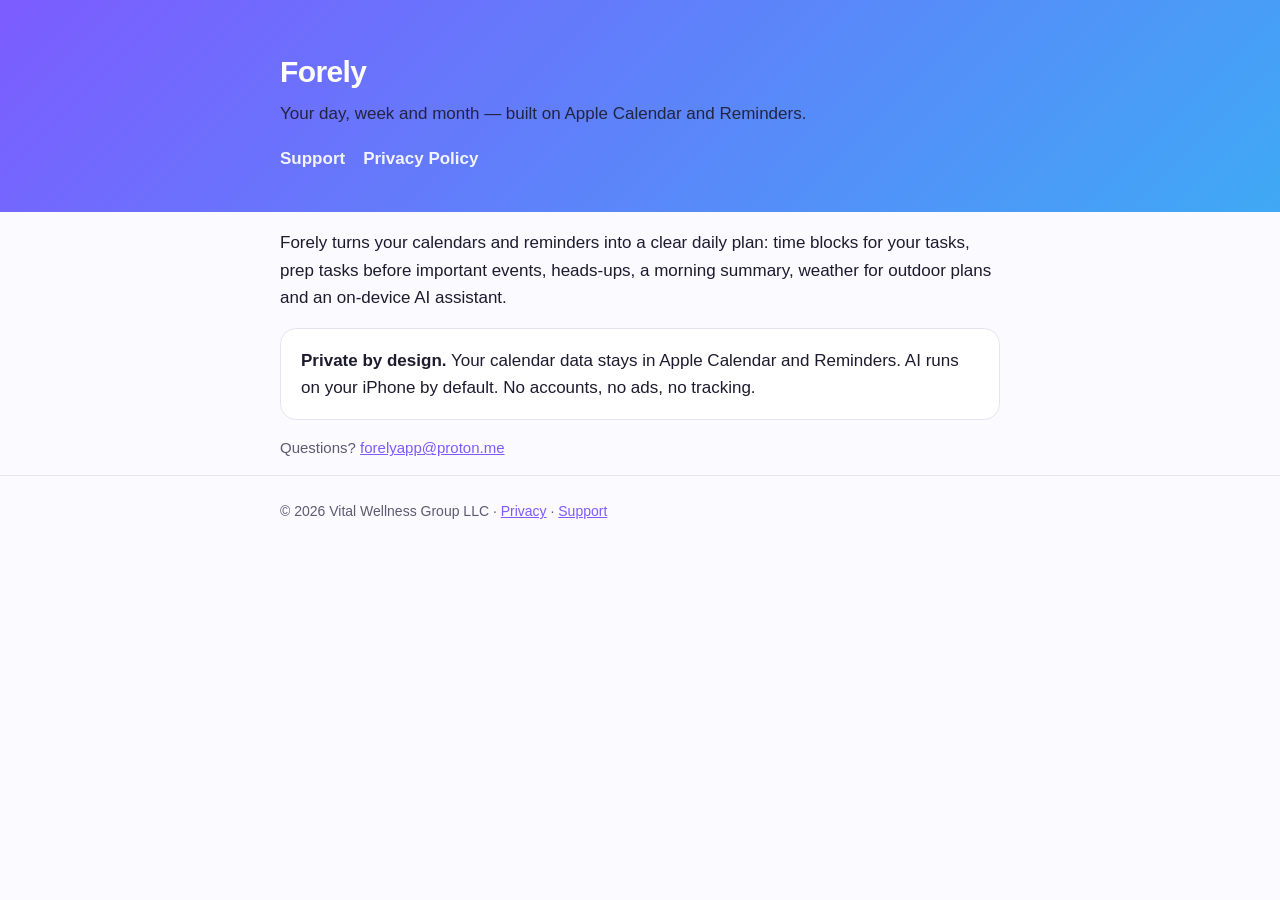
==== index.html @ 15b4d4f9 "Forely support site: home, privacy policy, support" ====
<!doctype html><html lang="en"><head><meta charset="utf-8"><meta name="viewport" content="width=device-width,initial-scale=1">
<title>Forely — Plan your day on Apple Calendar & Reminders</title><link rel="stylesheet" href="style.css"></head><body>
<header><div class="wrap"><div><h1>Forely</h1><p>Your day, week and month — built on Apple Calendar and Reminders.</p>
<nav><a href="support.html">Support</a><a href="privacy.html">Privacy Policy</a></nav></div></div></header>
<main class="wrap">
<p>Forely turns your calendars and reminders into a clear daily plan: time blocks for your tasks, prep tasks before important events, heads-ups, a morning summary, weather for outdoor plans and an on-device AI assistant.</p>
<div class="card"><strong>Private by design.</strong> Your calendar data stays in Apple Calendar and Reminders. AI runs on your iPhone by default. No accounts, no ads, no tracking.</div>
<p class="muted">Questions? <a href="mailto:forelyapp@proton.me">forelyapp@proton.me</a></p>
</main><footer><div class="wrap">© 2026 Vital Wellness Group LLC · <a href="privacy.html">Privacy</a> · <a href="support.html">Support</a></div></footer></body></html>
---- style.css ----
:root{--ink:#1d1b2e;--muted:#5d5a72;--bg:#fbfaff;--card:#fff;--a1:#7c5cff;--a2:#3fa9f5;--line:#e7e4f2}
@media (prefers-color-scheme:dark){:root{--ink:#f2f0ff;--muted:#aeaac6;--bg:#0f0e1a;--card:#191829;--line:#2a2840}}
*{box-sizing:border-box}body{margin:0;font:17px/1.6 -apple-system,BlinkMacSystemFont,"Inter","Segoe UI",sans-serif;color:var(--ink);background:var(--bg)}
header{background:linear-gradient(135deg,var(--a1),var(--a2));color:#fff;padding:48px 20px 40px}
header .wrap{display:flex;align-items:center;gap:14px}header img{width:56px;height:56px;border-radius:13px}
header h1{margin:0;font-size:30px;letter-spacing:-.02em}header p{margin:4px 0 0;opacity:.9}
.wrap{max-width:760px;margin:0 auto;padding:0 20px}main{padding:32px 0 56px}
h2{font-size:21px;margin:36px 0 8px;letter-spacing:-.01em}h3{font-size:17px;margin:22px 0 4px}
p,li{color:var(--ink)}.muted{color:var(--muted);font-size:15px}
.card{background:var(--card);border:1px solid var(--line);border-radius:16px;padding:18px 20px;margin:16px 0}
a{color:var(--a1)}nav{margin-top:18px;display:flex;gap:18px;flex-wrap:wrap}nav a{color:#fff;font-weight:600;text-decoration:none;opacity:.92}
footer{border-top:1px solid var(--line);padding:24px 0;color:var(--muted);font-size:14px}
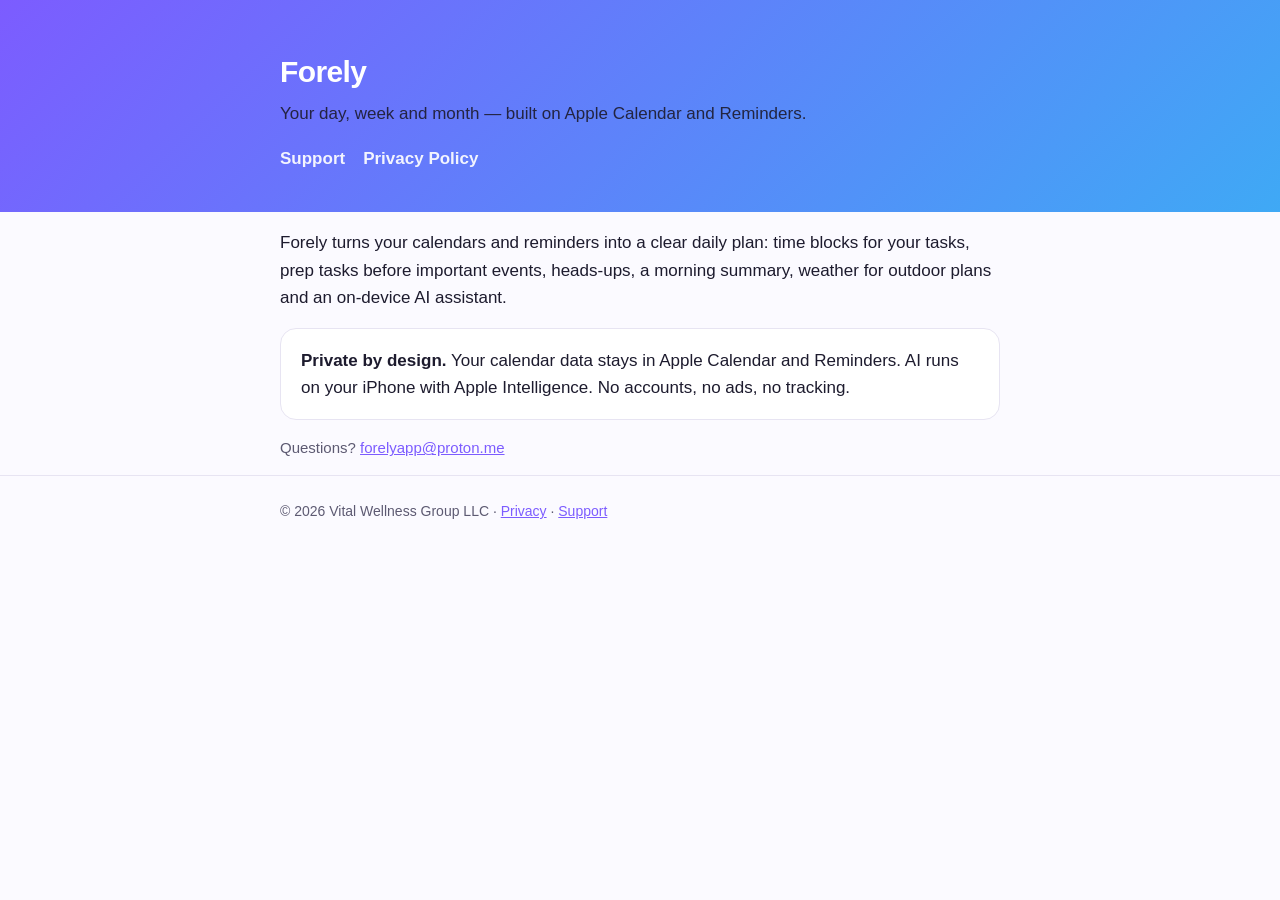
==== commit 4e8c412b: "Apple Intelligence only; iCloud data and MapKit suggestions described" ====
--- a/index.html
+++ b/index.html
@@ -4,6 +4,6 @@
 <nav><a href="support.html">Support</a><a href="privacy.html">Privacy Policy</a></nav></div></div></header>
 <main class="wrap">
 <p>Forely turns your calendars and reminders into a clear daily plan: time blocks for your tasks, prep tasks before important events, heads-ups, a morning summary, weather for outdoor plans and an on-device AI assistant.</p>
-<div class="card"><strong>Private by design.</strong> Your calendar data stays in Apple Calendar and Reminders. AI runs on your iPhone by default. No accounts, no ads, no tracking.</div>
+<div class="card"><strong>Private by design.</strong> Your calendar data stays in Apple Calendar and Reminders. AI runs on your iPhone with Apple Intelligence. No accounts, no ads, no tracking.</div>
 <p class="muted">Questions? <a href="mailto:forelyapp@proton.me">forelyapp@proton.me</a></p>
 </main><footer><div class="wrap">© 2026 Vital Wellness Group LLC · <a href="privacy.html">Privacy</a> · <a href="support.html">Support</a></div></footer></body></html>
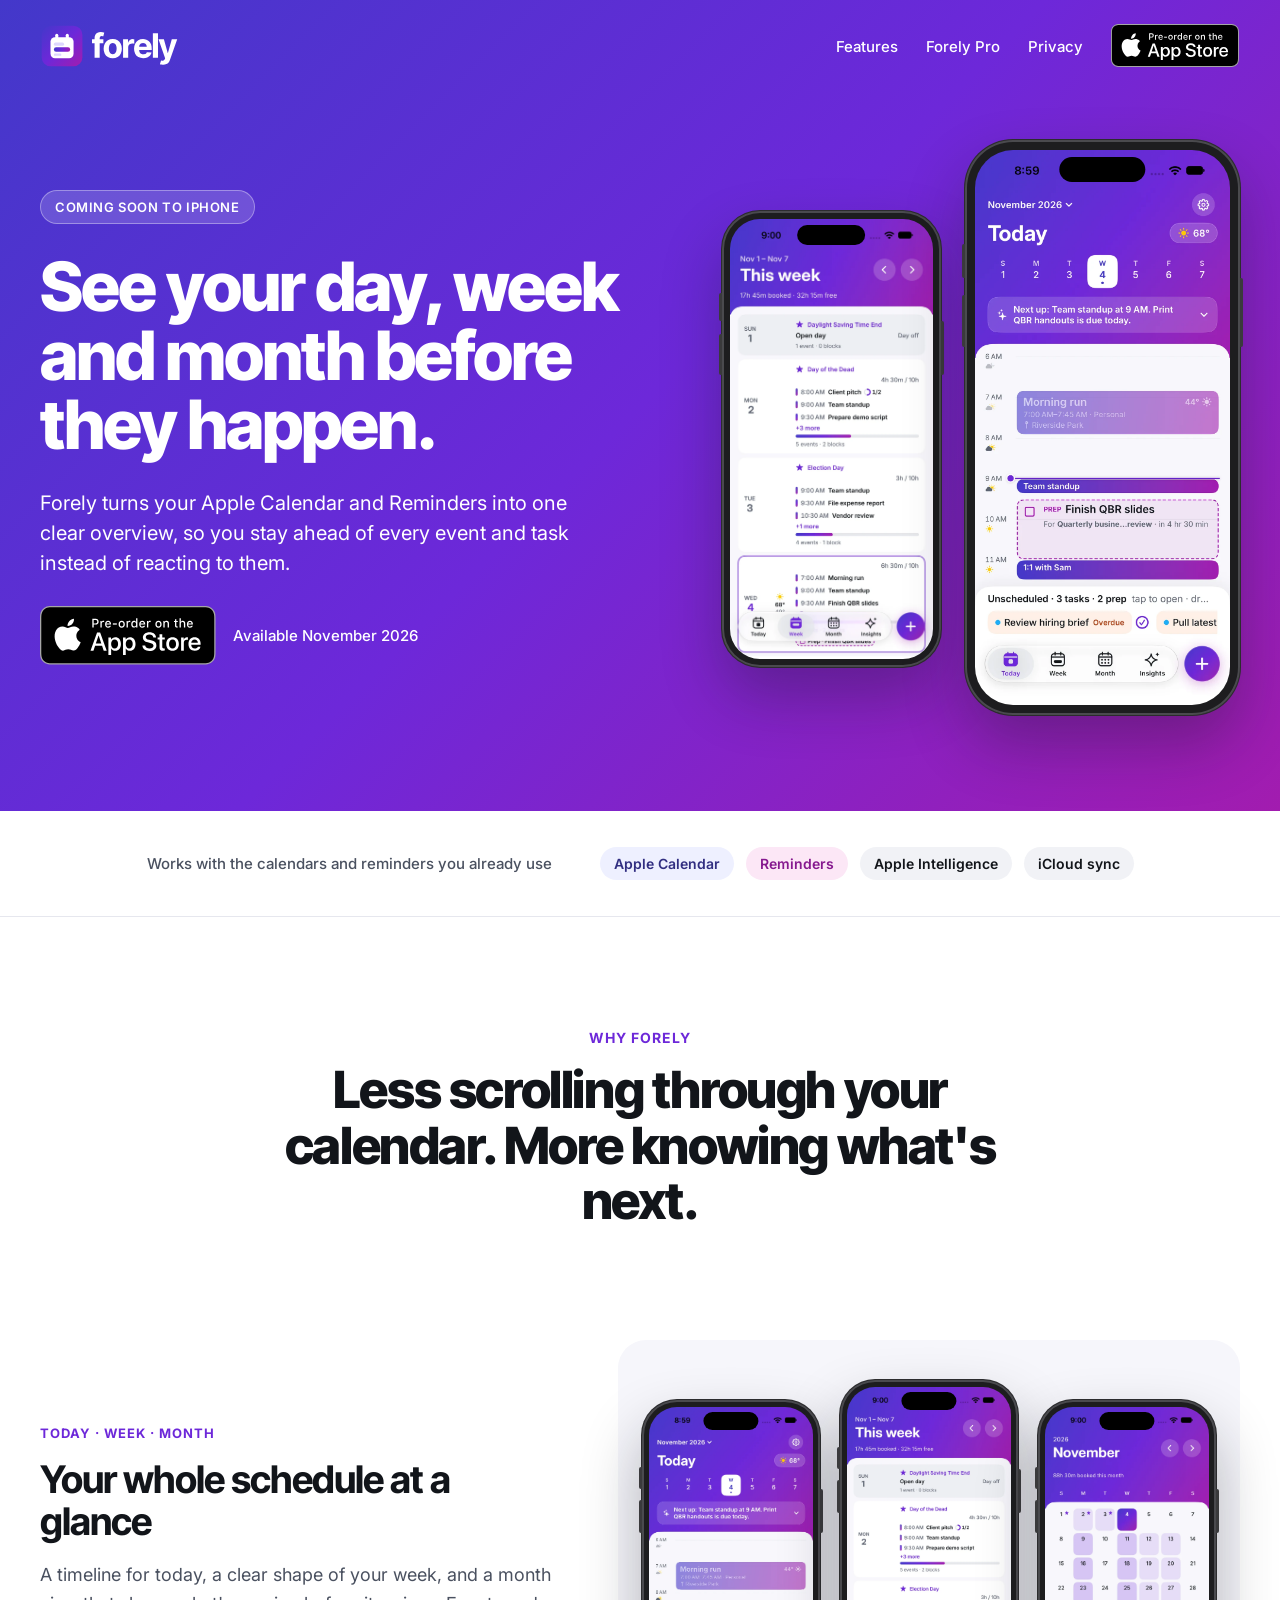
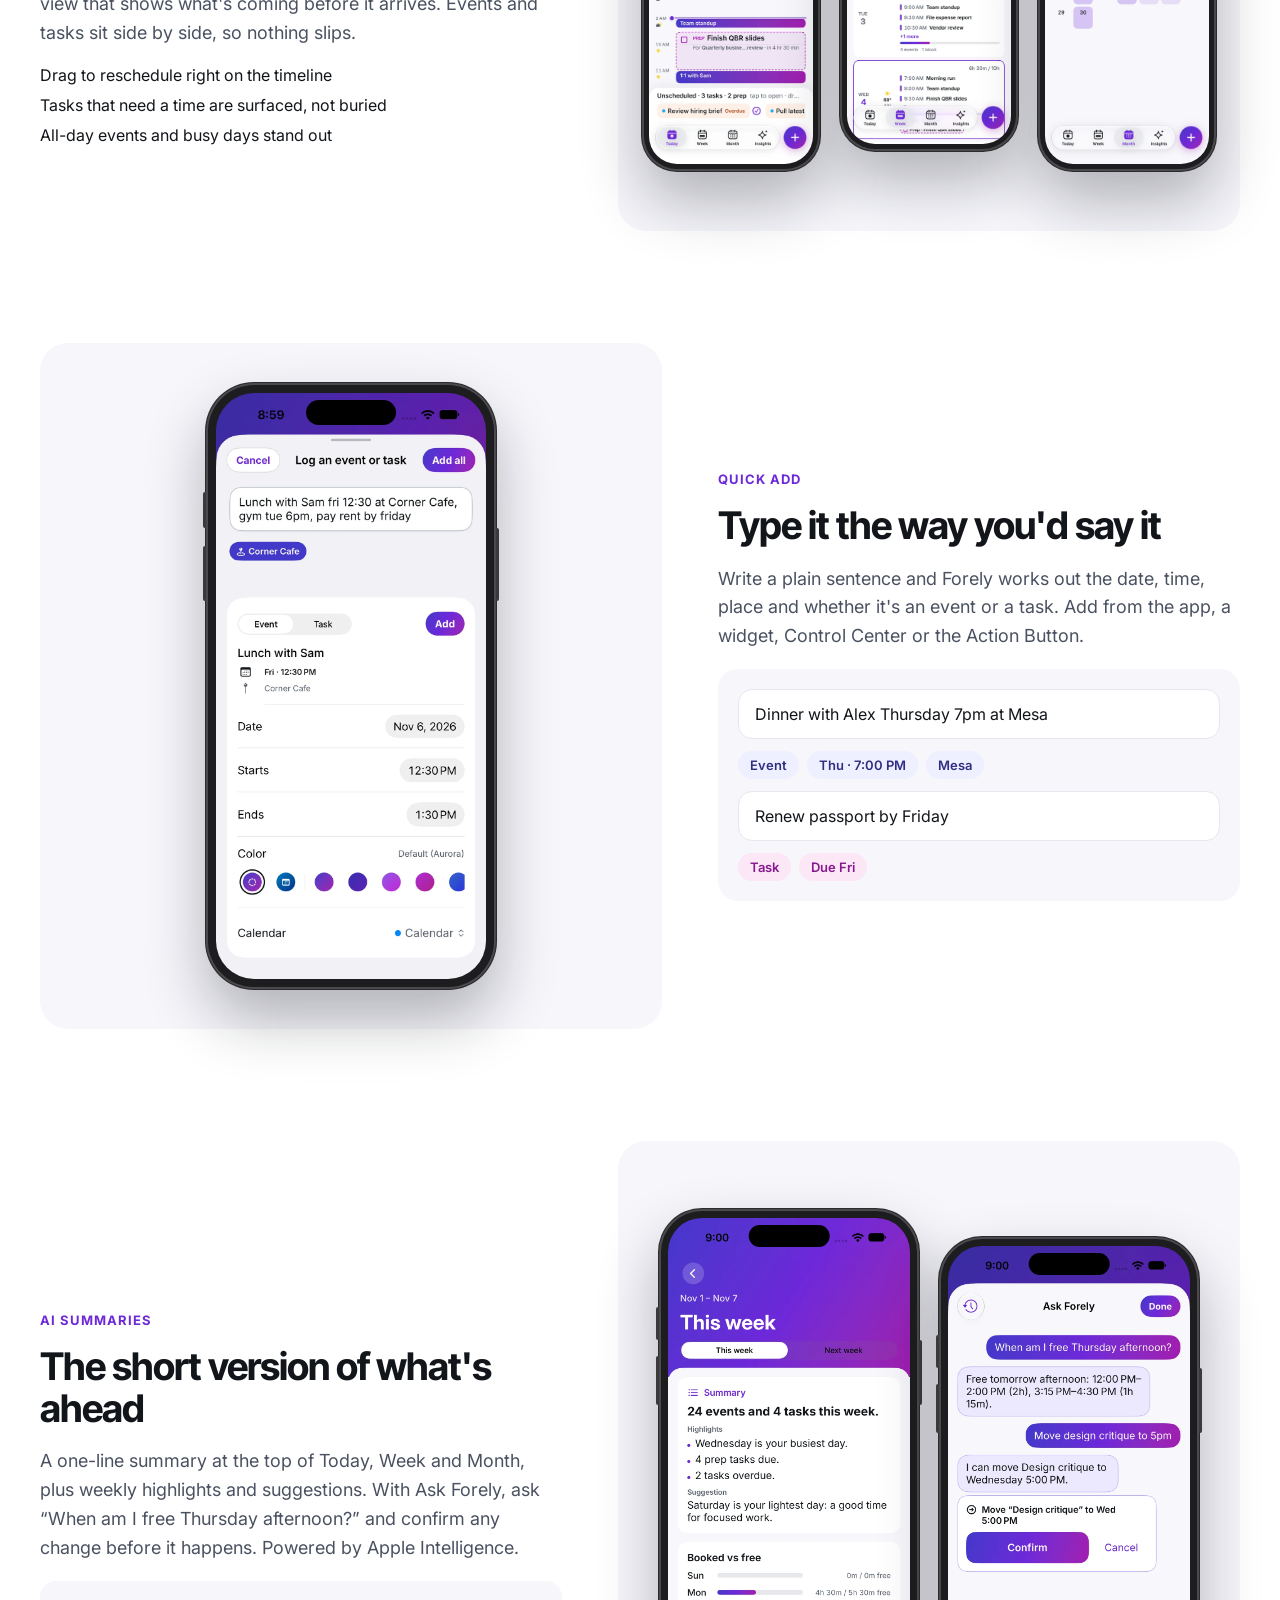
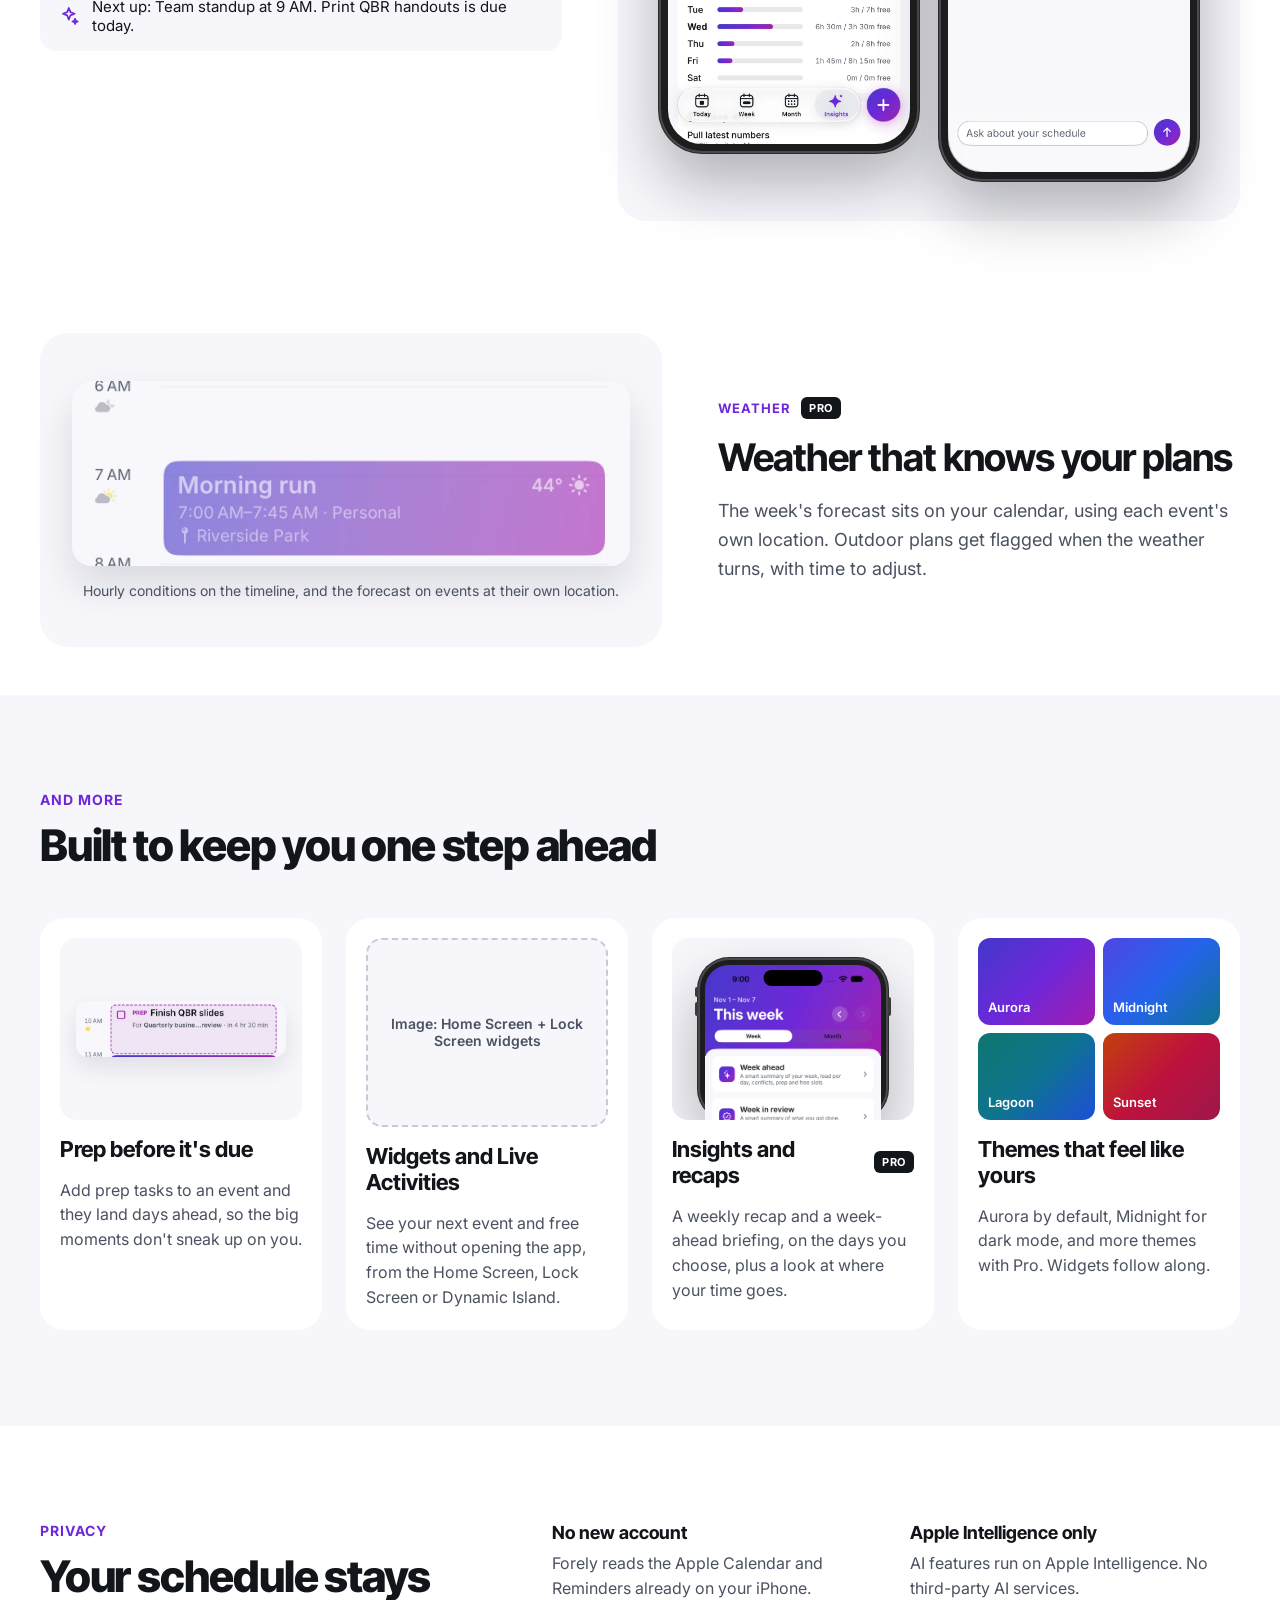
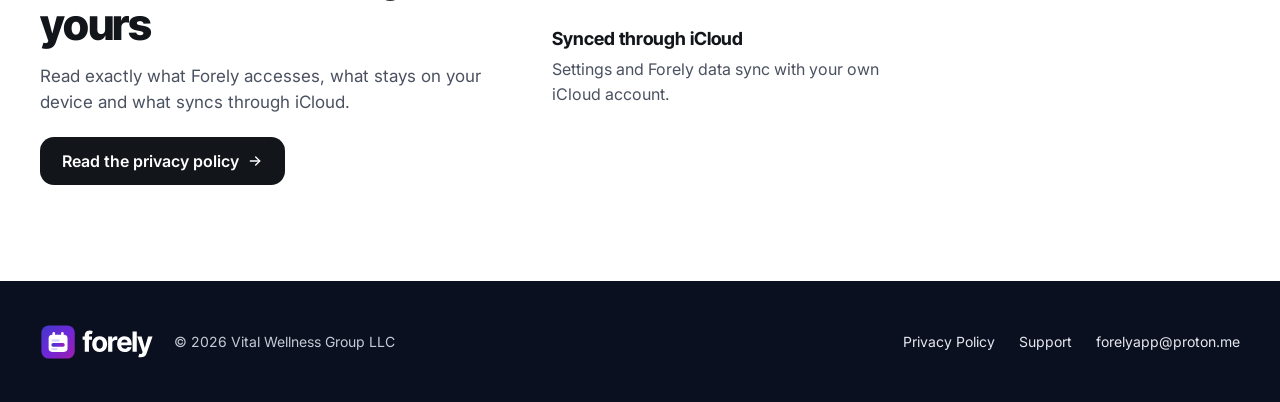
==== commit f4e53f83: "Add Forely coming-soon landing page (Nov 2026 pre-order)" ====
--- a/index.html
+++ b/index.html
@@ -1,9 +1,302 @@
-<!doctype html><html lang="en"><head><meta charset="utf-8"><meta name="viewport" content="width=device-width,initial-scale=1">
-<title>Forely — Plan your day on Apple Calendar & Reminders</title><link rel="stylesheet" href="style.css"></head><body>
-<header><div class="wrap"><div><h1>Forely</h1><p>Your day, week and month — built on Apple Calendar and Reminders.</p>
-<nav><a href="support.html">Support</a><a href="privacy.html">Privacy Policy</a></nav></div></div></header>
-<main class="wrap">
-<p>Forely turns your calendars and reminders into a clear daily plan: time blocks for your tasks, prep tasks before important events, heads-ups, a morning summary, weather for outdoor plans and an on-device AI assistant.</p>
-<div class="card"><strong>Private by design.</strong> Your calendar data stays in Apple Calendar and Reminders. AI runs on your iPhone with Apple Intelligence. No accounts, no ads, no tracking.</div>
-<p class="muted">Questions? <a href="mailto:forelyapp@proton.me">forelyapp@proton.me</a></p>
-</main><footer><div class="wrap">© 2026 Vital Wellness Group LLC · <a href="privacy.html">Privacy</a> · <a href="support.html">Support</a></div></footer></body></html>
+<!doctype html>
+<html lang="en">
+<head>
+<meta charset="utf-8">
+<meta name="viewport" content="width=device-width, initial-scale=1">
+<title>Forely — See your day, week and month before they happen</title>
+<meta name="description" content="Forely turns Apple Calendar and Reminders into one clear overview of your day, week and month. Coming to iPhone November 2026.">
+<meta property="og:title" content="Forely — Coming soon to iPhone">
+<meta property="og:description" content="See your day, week and month before they happen.">
+<meta property="og:image" content="assets/today.webp">
+<link rel="icon" type="image/svg+xml" href="assets/forely-lockup.svg">
+<link rel="preconnect" href="https://fonts.googleapis.com">
+<link rel="stylesheet" href="https://fonts.googleapis.com/css2?family=Inter+Tight:wght@500;600;700;800&amp;family=Inter:wght@400;500;600&amp;display=swap">
+<style>
+body{margin:0;background:#FFFFFF}
+a{color:#4A5160;text-decoration:none}a:hover{color:#12151A}
+input::placeholder{color:#6B7280}
+</style>
+<style>html{scroll-behavior:smooth}</style>
+</head>
+<body>
+<div style="font-family: Inter, system-ui, sans-serif; color: #12151A; background: #FFFFFF; width: 100%; min-width: 0">
+
+  <!-- HERO -->
+  <header style="background: linear-gradient(135deg, #4338CA, #6D28D9, #A21CAF); color: #FFFFFF">
+    <nav style="max-width: 1200px; margin: 0 auto; padding: 24px 32px; display: flex; flex-wrap: wrap; gap: 16px; align-items: center; justify-content: space-between">
+      <a href="#top" style="display: flex; align-items: center">
+        <img src="assets/forely-lockup.svg" alt="Forely" style="height: 44px; width: auto; display: block">
+      </a>
+      <div style="display: flex; flex-wrap: wrap; gap: 28px; align-items: center">
+        <a href="#features" style="color: #FFFFFF; font-size: 15px; font-weight: 500; padding: 12px 0">Features</a>
+        <a href="#pro" style="color: #FFFFFF; font-size: 15px; font-weight: 500; padding: 12px 0">Forely Pro</a>
+        <a href="#privacy" style="color: #FFFFFF; font-size: 15px; font-weight: 500; padding: 12px 0">Privacy</a>
+        <a href="#preorder" aria-label="Pre-order Forely on the App Store" style="display: flex">
+          <img src="assets/preorder-badge.svg" alt="" style="height: 44px; width: auto; display: block">
+        </a>
+      </div>
+    </nav>
+
+    <div id="top" style="max-width: 1200px; margin: 0 auto; padding: 48px 32px 96px; display: flex; flex-wrap: wrap; gap: 64px; align-items: center">
+      <div style="flex: 1 1 480px; min-width: 0; display: flex; flex-direction: column; gap: 28px">
+        <span style="align-self: flex-start; background: rgba(255,255,255,0.16); border: 1px solid rgba(255,255,255,0.35); color: #FFFFFF; font-size: 13px; font-weight: 600; letter-spacing: 0.6px; padding: 8px 14px; border-radius: 999px">COMING SOON TO IPHONE</span>
+        <h1 style="margin: 0; font-family: 'Inter Tight', Inter, sans-serif; font-size: clamp(42px, 5.4vw, 68px); line-height: 1.02; font-weight: 800; letter-spacing: -2px">See your day, week and month before they happen.</h1>
+        <p style="margin: 0; font-size: 20px; line-height: 1.5; color: #FFFFFF; max-width: 540px">Forely turns your Apple Calendar and Reminders into one clear overview, so you stay ahead of every event and task instead of reacting to them.</p>
+        <div id="preorder" style="display: flex; flex-wrap: wrap; align-items: center; gap: 16px">
+          <a href="#preorder" aria-label="Pre-order Forely on the App Store" style="display: flex">
+            <img src="assets/preorder-badge.svg" alt="" style="height: 60px; width: auto; display: block">
+          </a>
+          <span style="font-size: 15px; font-weight: 500; color: #FFFFFF">Available November 2026</span>
+        </div>
+      </div>
+
+      <div style="flex: 1 1 380px; min-width: 0; display: flex; justify-content: center; gap: 24px; align-items: flex-end">
+        <div style="position: relative; flex: 0 1 230px; width: 230px; min-width: 0; padding: 8px; box-sizing: border-box; border-radius: 38px; background: #1D1D1F; box-shadow: inset 0 0 0 2px #4A4A4E, 0 0 0 1px #2C2C2E, 0 30px 60px rgba(18,21,26,0.30); margin-bottom: 48px">
+          <img src="assets/week.webp" alt="Forely Week view" style="display: block; width: 100%; height: auto; border-radius: 30px">
+          <div aria-hidden="true" style="position: absolute; top: 14px; left: 50%; transform: translateX(-50%); width: 31%; height: 20px; border-radius: 999px; background: #000000"></div>
+          <div aria-hidden="true" style="position: absolute; left: -3px; top: 18%; width: 3px; height: 6%; border-radius: 2px 0 0 2px; background: #3A3A3C"></div>
+          <div aria-hidden="true" style="position: absolute; left: -3px; top: 27%; width: 3px; height: 9%; border-radius: 2px 0 0 2px; background: #3A3A3C"></div>
+          <div aria-hidden="true" style="position: absolute; right: -3px; top: 24%; width: 3px; height: 12%; border-radius: 0 2px 2px 0; background: #3A3A3C"></div>
+        </div>
+        <div style="position: relative; flex: 0 1 290px; width: 290px; min-width: 0; padding: 10px; box-sizing: border-box; border-radius: 48px; background: #1D1D1F; box-shadow: inset 0 0 0 2px #4A4A4E, 0 0 0 1px #2C2C2E, 0 30px 60px rgba(18,21,26,0.30)">
+          <img src="assets/today.webp" alt="Forely Today view" style="display: block; width: 100%; height: auto; border-radius: 38px">
+          <div aria-hidden="true" style="position: absolute; top: 17px; left: 50%; transform: translateX(-50%); width: 31%; height: 25px; border-radius: 999px; background: #000000"></div>
+          <div aria-hidden="true" style="position: absolute; left: -3px; top: 18%; width: 3px; height: 6%; border-radius: 2px 0 0 2px; background: #3A3A3C"></div>
+          <div aria-hidden="true" style="position: absolute; left: -3px; top: 27%; width: 3px; height: 9%; border-radius: 2px 0 0 2px; background: #3A3A3C"></div>
+          <div aria-hidden="true" style="position: absolute; right: -3px; top: 24%; width: 3px; height: 12%; border-radius: 0 2px 2px 0; background: #3A3A3C"></div>
+        </div>
+      </div>
+    </div>
+  </header>
+
+  <!-- POSITIONING STRIP -->
+  <section style="border-bottom: 1px solid #E6E7EE">
+    <div style="max-width: 1200px; margin: 0 auto; padding: 36px 32px; display: flex; flex-wrap: wrap; gap: 24px 48px; justify-content: center; align-items: center">
+      <span style="font-size: 15px; color: #4A5160; font-weight: 500">Works with the calendars and reminders you already use</span>
+      <div style="display: flex; flex-wrap: wrap; gap: 12px">
+        <span style="background: #EEF0FF; color: #312E81; font-size: 14px; font-weight: 600; padding: 8px 14px; border-radius: 999px">Apple Calendar</span>
+        <span style="background: #FCE7F6; color: #86198F; font-size: 14px; font-weight: 600; padding: 8px 14px; border-radius: 999px">Reminders</span>
+        <span style="background: #F1F2F6; color: #12151A; font-size: 14px; font-weight: 600; padding: 8px 14px; border-radius: 999px">Apple Intelligence</span>
+        <span style="background: #F1F2F6; color: #12151A; font-size: 14px; font-weight: 600; padding: 8px 14px; border-radius: 999px">iCloud sync</span>
+      </div>
+    </div>
+  </section>
+
+  <!-- TOP FEATURES -->
+  <section id="features" style="max-width: 1200px; margin: 0 auto; padding: 112px 32px 48px; display: flex; flex-direction: column; gap: 112px">
+    <div style="display: flex; flex-direction: column; gap: 16px; align-items: center; text-align: center">
+      <span style="font-size: 14px; font-weight: 700; letter-spacing: 1px; color: #6D28D9">WHY FORELY</span>
+      <h2 style="margin: 0; font-family: 'Inter Tight', Inter, sans-serif; font-size: clamp(34px, 4vw, 52px); line-height: 1.08; font-weight: 800; letter-spacing: -1.4px; max-width: 760px">Less scrolling through your calendar. More knowing what's next.</h2>
+    </div>
+
+    <!-- Feature 1 -->
+    <div style="display: flex; flex-wrap: wrap; gap: 56px; align-items: center">
+      <div style="flex: 1 1 420px; min-width: 0; display: flex; flex-direction: column; gap: 18px">
+        <span style="font-size: 13px; font-weight: 700; letter-spacing: 1px; color: #6D28D9">TODAY · WEEK · MONTH</span>
+        <h3 style="margin: 0; font-family: 'Inter Tight', Inter, sans-serif; font-size: 38px; line-height: 1.1; font-weight: 700; letter-spacing: -1px">Your whole schedule at a glance</h3>
+        <p style="margin: 0; font-size: 18px; line-height: 1.6; color: #4A5160">A timeline for today, a clear shape of your week, and a month view that shows what's coming before it arrives. Events and tasks sit side by side, so nothing slips.</p>
+        <div style="display: flex; flex-direction: column; gap: 10px; font-size: 16px; color: #12151A">
+          <span>Drag to reschedule right on the timeline</span>
+          <span>Tasks that need a time are surfaced, not buried</span>
+          <span>All-day events and busy days stand out</span>
+        </div>
+      </div>
+      <div style="flex: 1 1 520px; min-width: 0; border-radius: 28px; background: #F6F6FB; padding: 40px 24px; box-sizing: border-box; display: flex; justify-content: center; align-items: center; gap: 20px">
+        <div style="position: relative; flex: 0 1 210px; width: 210px; min-width: 0; padding: 7px; box-sizing: border-box; border-radius: 35px; background: #1D1D1F; box-shadow: inset 0 0 0 2px #4A4A4E, 0 0 0 1px #2C2C2E, 0 30px 60px rgba(18,21,26,0.30)">
+          <img src="assets/today.webp" alt="Today view" style="display: block; width: 100%; height: auto; border-radius: 28px">
+          <div aria-hidden="true" style="position: absolute; top: 12px; left: 50%; transform: translateX(-50%); width: 31%; height: 18px; border-radius: 999px; background: #000000"></div>
+          <div aria-hidden="true" style="position: absolute; left: -3px; top: 18%; width: 3px; height: 6%; border-radius: 2px 0 0 2px; background: #3A3A3C"></div>
+          <div aria-hidden="true" style="position: absolute; left: -3px; top: 27%; width: 3px; height: 9%; border-radius: 2px 0 0 2px; background: #3A3A3C"></div>
+          <div aria-hidden="true" style="position: absolute; right: -3px; top: 24%; width: 3px; height: 12%; border-radius: 0 2px 2px 0; background: #3A3A3C"></div>
+        </div>
+        <div style="position: relative; flex: 0 1 210px; width: 210px; min-width: 0; padding: 7px; box-sizing: border-box; border-radius: 35px; background: #1D1D1F; box-shadow: inset 0 0 0 2px #4A4A4E, 0 0 0 1px #2C2C2E, 0 30px 60px rgba(18,21,26,0.30); margin-bottom: 40px">
+          <img src="assets/week.webp" alt="Week view" style="display: block; width: 100%; height: auto; border-radius: 28px">
+          <div aria-hidden="true" style="position: absolute; top: 12px; left: 50%; transform: translateX(-50%); width: 31%; height: 18px; border-radius: 999px; background: #000000"></div>
+          <div aria-hidden="true" style="position: absolute; left: -3px; top: 18%; width: 3px; height: 6%; border-radius: 2px 0 0 2px; background: #3A3A3C"></div>
+          <div aria-hidden="true" style="position: absolute; left: -3px; top: 27%; width: 3px; height: 9%; border-radius: 2px 0 0 2px; background: #3A3A3C"></div>
+          <div aria-hidden="true" style="position: absolute; right: -3px; top: 24%; width: 3px; height: 12%; border-radius: 0 2px 2px 0; background: #3A3A3C"></div>
+        </div>
+        <div style="position: relative; flex: 0 1 210px; width: 210px; min-width: 0; padding: 7px; box-sizing: border-box; border-radius: 35px; background: #1D1D1F; box-shadow: inset 0 0 0 2px #4A4A4E, 0 0 0 1px #2C2C2E, 0 30px 60px rgba(18,21,26,0.30)">
+          <img src="assets/month.webp" alt="Month view" style="display: block; width: 100%; height: auto; border-radius: 28px">
+          <div aria-hidden="true" style="position: absolute; top: 12px; left: 50%; transform: translateX(-50%); width: 31%; height: 18px; border-radius: 999px; background: #000000"></div>
+          <div aria-hidden="true" style="position: absolute; left: -3px; top: 18%; width: 3px; height: 6%; border-radius: 2px 0 0 2px; background: #3A3A3C"></div>
+          <div aria-hidden="true" style="position: absolute; left: -3px; top: 27%; width: 3px; height: 9%; border-radius: 2px 0 0 2px; background: #3A3A3C"></div>
+          <div aria-hidden="true" style="position: absolute; right: -3px; top: 24%; width: 3px; height: 12%; border-radius: 0 2px 2px 0; background: #3A3A3C"></div>
+        </div>
+      </div>
+    </div>
+
+    <!-- Feature 2: Natural language -->
+    <div style="display: flex; flex-wrap: wrap-reverse; flex-direction: row-reverse; gap: 56px; align-items: center">
+      <div style="flex: 1 1 420px; min-width: 0; display: flex; flex-direction: column; gap: 18px">
+        <span style="font-size: 13px; font-weight: 700; letter-spacing: 1px; color: #6D28D9">QUICK ADD</span>
+        <h3 style="margin: 0; font-family: 'Inter Tight', Inter, sans-serif; font-size: 38px; line-height: 1.1; font-weight: 700; letter-spacing: -1px">Type it the way you'd say it</h3>
+        <p style="margin: 0; font-size: 18px; line-height: 1.6; color: #4A5160">Write a plain sentence and Forely works out the date, time, place and whether it's an event or a task. Add from the app, a widget, Control Center or the Action Button.</p>
+        <div style="display: flex; flex-direction: column; gap: 12px; background: #F6F6FB; border-radius: 20px; padding: 20px">
+          <div style="background: #FFFFFF; border: 1px solid #E6E7EE; border-radius: 14px; padding: 14px 16px; font-size: 16px; color: #12151A">Dinner with Alex Thursday 7pm at Mesa</div>
+          <div style="display: flex; flex-wrap: wrap; gap: 8px">
+            <span style="background: #EEF0FF; color: #312E81; font-size: 13px; font-weight: 600; padding: 6px 12px; border-radius: 999px">Event</span>
+            <span style="background: #EEF0FF; color: #312E81; font-size: 13px; font-weight: 600; padding: 6px 12px; border-radius: 999px">Thu · 7:00 PM</span>
+            <span style="background: #EEF0FF; color: #312E81; font-size: 13px; font-weight: 600; padding: 6px 12px; border-radius: 999px">Mesa</span>
+          </div>
+          <div style="background: #FFFFFF; border: 1px solid #E6E7EE; border-radius: 14px; padding: 14px 16px; font-size: 16px; color: #12151A">Renew passport by Friday</div>
+          <div style="display: flex; flex-wrap: wrap; gap: 8px">
+            <span style="background: #FCE7F6; color: #86198F; font-size: 13px; font-weight: 600; padding: 6px 12px; border-radius: 999px">Task</span>
+            <span style="background: #FCE7F6; color: #86198F; font-size: 13px; font-weight: 600; padding: 6px 12px; border-radius: 999px">Due Fri</span>
+          </div>
+        </div>
+      </div>
+      <div style="flex: 1 1 520px; min-width: 0; border-radius: 28px; background: #F6F6FB; padding: 40px 24px; box-sizing: border-box; display: flex; justify-content: center; align-items: center; gap: 20px">
+        <div style="position: relative; flex: 0 1 290px; width: 290px; min-width: 0; padding: 10px; box-sizing: border-box; border-radius: 48px; background: #1D1D1F; box-shadow: inset 0 0 0 2px #4A4A4E, 0 0 0 1px #2C2C2E, 0 30px 60px rgba(18,21,26,0.30)">
+          <img src="assets/quickadd.webp" alt="Quick add sheet parsing an event from a sentence" style="display: block; width: 100%; height: auto; border-radius: 38px">
+          <div aria-hidden="true" style="position: absolute; top: 17px; left: 50%; transform: translateX(-50%); width: 31%; height: 25px; border-radius: 999px; background: #000000"></div>
+          <div aria-hidden="true" style="position: absolute; left: -3px; top: 18%; width: 3px; height: 6%; border-radius: 2px 0 0 2px; background: #3A3A3C"></div>
+          <div aria-hidden="true" style="position: absolute; left: -3px; top: 27%; width: 3px; height: 9%; border-radius: 2px 0 0 2px; background: #3A3A3C"></div>
+          <div aria-hidden="true" style="position: absolute; right: -3px; top: 24%; width: 3px; height: 12%; border-radius: 0 2px 2px 0; background: #3A3A3C"></div>
+        </div>
+      </div>
+    </div>
+
+    <!-- Feature 3: AI summaries -->
+    <div style="display: flex; flex-wrap: wrap; gap: 56px; align-items: center">
+      <div style="flex: 1 1 420px; min-width: 0; display: flex; flex-direction: column; gap: 18px">
+        <span style="font-size: 13px; font-weight: 700; letter-spacing: 1px; color: #6D28D9">AI SUMMARIES</span>
+        <h3 style="margin: 0; font-family: 'Inter Tight', Inter, sans-serif; font-size: 38px; line-height: 1.1; font-weight: 700; letter-spacing: -1px">The short version of what's ahead</h3>
+        <p style="margin: 0; font-size: 18px; line-height: 1.6; color: #4A5160">A one-line summary at the top of Today, Week and Month, plus weekly highlights and suggestions. With Ask Forely, ask “When am I free Thursday afternoon?” and confirm any change before it happens. Powered by Apple Intelligence.</p>
+        <div style="display: flex; align-items: center; gap: 12px; background: #F6F6FB; border-radius: 16px; padding: 16px 18px">
+          <svg width="22" height="22" viewBox="0 0 24 24" fill="none" stroke="#6D28D9" stroke-width="1.8" stroke-linecap="round" stroke-linejoin="round" aria-hidden="true"><path d="M12 3l1.8 4.7L18.5 9.5 13.8 11.3 12 16l-1.8-4.7L5.5 9.5l4.7-1.8z"></path><path d="M19 15l.8 2.2L22 18l-2.2.8L19 21l-.8-2.2L16 18l2.2-.8z"></path></svg>
+          <span style="font-size: 15px; color: #12151A">Next up: Team standup at 9 AM. Print QBR handouts is due today.</span>
+        </div>
+      </div>
+      <div style="flex: 1 1 520px; min-width: 0; border-radius: 28px; background: #F6F6FB; padding: 40px 24px; box-sizing: border-box; display: flex; justify-content: center; align-items: center; gap: 20px">
+        <div style="position: relative; flex: 0 1 260px; width: 260px; min-width: 0; padding: 9px; box-sizing: border-box; border-radius: 43px; background: #1D1D1F; box-shadow: inset 0 0 0 2px #4A4A4E, 0 0 0 1px #2C2C2E, 0 30px 60px rgba(18,21,26,0.30)">
+          <img src="assets/summary.webp" alt="Weekly summary with highlights and a suggestion" style="display: block; width: 100%; height: auto; border-radius: 34px">
+          <div aria-hidden="true" style="position: absolute; top: 16px; left: 50%; transform: translateX(-50%); width: 31%; height: 22px; border-radius: 999px; background: #000000"></div>
+          <div aria-hidden="true" style="position: absolute; left: -3px; top: 18%; width: 3px; height: 6%; border-radius: 2px 0 0 2px; background: #3A3A3C"></div>
+          <div aria-hidden="true" style="position: absolute; left: -3px; top: 27%; width: 3px; height: 9%; border-radius: 2px 0 0 2px; background: #3A3A3C"></div>
+          <div aria-hidden="true" style="position: absolute; right: -3px; top: 24%; width: 3px; height: 12%; border-radius: 0 2px 2px 0; background: #3A3A3C"></div>
+        </div>
+        <div style="position: relative; flex: 0 1 260px; width: 260px; min-width: 0; padding: 9px; box-sizing: border-box; border-radius: 43px; background: #1D1D1F; box-shadow: inset 0 0 0 2px #4A4A4E, 0 0 0 1px #2C2C2E, 0 30px 60px rgba(18,21,26,0.30); margin-top: 56px">
+          <img src="assets/ask.webp" alt="Ask Forely chat proposing a change to confirm" style="display: block; width: 100%; height: auto; border-radius: 34px">
+          <div aria-hidden="true" style="position: absolute; top: 16px; left: 50%; transform: translateX(-50%); width: 31%; height: 22px; border-radius: 999px; background: #000000"></div>
+          <div aria-hidden="true" style="position: absolute; left: -3px; top: 18%; width: 3px; height: 6%; border-radius: 2px 0 0 2px; background: #3A3A3C"></div>
+          <div aria-hidden="true" style="position: absolute; left: -3px; top: 27%; width: 3px; height: 9%; border-radius: 2px 0 0 2px; background: #3A3A3C"></div>
+          <div aria-hidden="true" style="position: absolute; right: -3px; top: 24%; width: 3px; height: 12%; border-radius: 0 2px 2px 0; background: #3A3A3C"></div>
+        </div>
+      </div>
+    </div>
+
+    <!-- Feature 4: Weather -->
+    <div style="display: flex; flex-wrap: wrap-reverse; flex-direction: row-reverse; gap: 56px; align-items: center">
+      <div style="flex: 1 1 420px; min-width: 0; display: flex; flex-direction: column; gap: 18px">
+        <div style="display: flex; align-items: center; gap: 10px">
+          <span style="font-size: 13px; font-weight: 700; letter-spacing: 1px; color: #6D28D9">WEATHER</span>
+          <span style="background: #12151A; color: #FFFFFF; font-size: 11px; font-weight: 700; letter-spacing: 0.6px; padding: 4px 8px; border-radius: 6px">PRO</span>
+        </div>
+        <h3 style="margin: 0; font-family: 'Inter Tight', Inter, sans-serif; font-size: 38px; line-height: 1.1; font-weight: 700; letter-spacing: -1px">Weather that knows your plans</h3>
+        <p style="margin: 0; font-size: 18px; line-height: 1.6; color: #4A5160">The week's forecast sits on your calendar, using each event's own location. Outdoor plans get flagged when the weather turns, with time to adjust.</p>
+      </div>
+      <div style="flex: 1 1 520px; min-width: 0; border-radius: 28px; background: #F6F6FB; padding: 48px 32px; box-sizing: border-box; display: flex; flex-direction: column; gap: 16px; justify-content: center">
+        <img src="assets/crop-weather.webp" alt="Today timeline with hourly weather and a 44 degree forecast on an outdoor Morning run event" style="display: block; width: 100%; height: auto; border-radius: 20px; box-shadow: 0 20px 40px rgba(18,21,26,0.12)">
+        <span style="font-size: 14px; color: #4A5160; text-align: center">Hourly conditions on the timeline, and the forecast on events at their own location.</span>
+      </div>
+    </div>
+  </section>
+
+  <!-- MORE FEATURES GRID -->
+  <section id="pro" style="background: #F6F6FB">
+    <div style="max-width: 1200px; margin: 0 auto; padding: 96px 32px; display: flex; flex-direction: column; gap: 48px">
+      <div style="display: flex; flex-direction: column; gap: 14px">
+        <span style="font-size: 14px; font-weight: 700; letter-spacing: 1px; color: #6D28D9">AND MORE</span>
+        <h2 style="margin: 0; font-family: 'Inter Tight', Inter, sans-serif; font-size: clamp(30px, 3.4vw, 44px); line-height: 1.1; font-weight: 800; letter-spacing: -1.2px">Built to keep you one step ahead</h2>
+      </div>
+      <div style="display: grid; grid-template-columns: repeat(auto-fit, minmax(260px, 1fr)); gap: 24px">
+
+        <div style="background: #FFFFFF; border-radius: 24px; padding: 20px; display: flex; flex-direction: column; gap: 16px">
+          <div style="aspect-ratio: 4 / 3; border-radius: 16px; background: #F6F6FB; display: flex; align-items: center; justify-content: center; padding: 16px; box-sizing: border-box"><img src="assets/crop-prep.webp" alt="Prep task Finish QBR slides, due ahead of the quarterly business review" style="display: block; width: 100%; height: auto; border-radius: 12px; box-shadow: 0 10px 24px rgba(18,21,26,0.10)"></div>
+          <h3 style="margin: 0; font-family: 'Inter Tight', Inter, sans-serif; font-size: 22px; font-weight: 700">Prep before it's due</h3>
+          <p style="margin: 0; font-size: 16px; line-height: 1.55; color: #4A5160">Add prep tasks to an event and they land days ahead, so the big moments don't sneak up on you.</p>
+        </div>
+
+        <div style="background: #FFFFFF; border-radius: 24px; padding: 20px; display: flex; flex-direction: column; gap: 16px">
+          <div style="aspect-ratio: 4 / 3; border-radius: 16px; border: 2px dashed #C7C9D6; background: #F6F6FB; display: flex; align-items: center; justify-content: center; text-align: center; padding: 12px; font-size: 14px; font-weight: 600; color: #4A5160">Image: Home Screen + Lock Screen widgets</div>
+          <h3 style="margin: 0; font-family: 'Inter Tight', Inter, sans-serif; font-size: 22px; font-weight: 700">Widgets and Live Activities</h3>
+          <p style="margin: 0; font-size: 16px; line-height: 1.55; color: #4A5160">See your next event and free time without opening the app, from the Home Screen, Lock Screen or Dynamic Island.</p>
+        </div>
+
+        <div style="background: #FFFFFF; border-radius: 24px; padding: 20px; display: flex; flex-direction: column; gap: 16px">
+          <div style="aspect-ratio: 4 / 3; border-radius: 16px; background: #F6F6FB; overflow: hidden; display: flex; justify-content: center; padding-top: 20px; box-sizing: border-box">
+            <div style="position: relative; flex: 0 1 190px; width: 190px; min-width: 0; padding: 7px; box-sizing: border-box; border-radius: 31px; background: #1D1D1F; box-shadow: inset 0 0 0 2px #4A4A4E, 0 0 0 1px #2C2C2E, 0 30px 60px rgba(18,21,26,0.30)">
+          <img src="assets/insights.webp" alt="Insights tab with tasks done, focus time, meetings and streak" style="display: block; width: 100%; height: auto; border-radius: 24px">
+          <div aria-hidden="true" style="position: absolute; top: 12px; left: 50%; transform: translateX(-50%); width: 31%; height: 16px; border-radius: 999px; background: #000000"></div>
+          <div aria-hidden="true" style="position: absolute; left: -3px; top: 18%; width: 3px; height: 6%; border-radius: 2px 0 0 2px; background: #3A3A3C"></div>
+          <div aria-hidden="true" style="position: absolute; left: -3px; top: 27%; width: 3px; height: 9%; border-radius: 2px 0 0 2px; background: #3A3A3C"></div>
+          <div aria-hidden="true" style="position: absolute; right: -3px; top: 24%; width: 3px; height: 12%; border-radius: 0 2px 2px 0; background: #3A3A3C"></div>
+        </div>
+          </div>
+          <div style="display: flex; align-items: center; gap: 10px">
+            <h3 style="margin: 0; font-family: 'Inter Tight', Inter, sans-serif; font-size: 22px; font-weight: 700">Insights and recaps</h3>
+            <span style="background: #12151A; color: #FFFFFF; font-size: 11px; font-weight: 700; letter-spacing: 0.6px; padding: 4px 8px; border-radius: 6px">PRO</span>
+          </div>
+          <p style="margin: 0; font-size: 16px; line-height: 1.55; color: #4A5160">A weekly recap and a week-ahead briefing, on the days you choose, plus a look at where your time goes.</p>
+        </div>
+
+        <div style="background: #FFFFFF; border-radius: 24px; padding: 20px; display: flex; flex-direction: column; gap: 16px">
+          <div style="aspect-ratio: 4 / 3; border-radius: 16px; display: grid; grid-template-columns: repeat(2, minmax(0, 1fr)); gap: 8px">
+            <div style="border-radius: 12px; background: linear-gradient(135deg, #4338CA, #6D28D9, #A21CAF); display: flex; align-items: flex-end; padding: 10px; color: #FFFFFF; font-size: 13px; font-weight: 600">Aurora</div>
+            <div style="border-radius: 12px; background: linear-gradient(135deg, #4F46E5, #2563EB, #0E7490); display: flex; align-items: flex-end; padding: 10px; color: #FFFFFF; font-size: 13px; font-weight: 600">Midnight</div>
+            <div style="border-radius: 12px; background: linear-gradient(135deg, #0F766E, #0E7490, #1D4ED8); display: flex; align-items: flex-end; padding: 10px; color: #FFFFFF; font-size: 13px; font-weight: 600">Lagoon</div>
+            <div style="border-radius: 12px; background: linear-gradient(135deg, #C2410C, #BE123C, #9D174D); display: flex; align-items: flex-end; padding: 10px; color: #FFFFFF; font-size: 13px; font-weight: 600">Sunset</div>
+          </div>
+          <h3 style="margin: 0; font-family: 'Inter Tight', Inter, sans-serif; font-size: 22px; font-weight: 700">Themes that feel like yours</h3>
+          <p style="margin: 0; font-size: 16px; line-height: 1.55; color: #4A5160">Aurora by default, Midnight for dark mode, and more themes with Pro. Widgets follow along.</p>
+        </div>
+
+      </div>
+    </div>
+  </section>
+
+  <!-- PRIVACY -->
+  <section id="privacy" style="max-width: 1200px; margin: 0 auto; padding: 96px 32px; display: flex; flex-wrap: wrap; gap: 48px; align-items: flex-start">
+    <div style="flex: 1 1 380px; min-width: 0; display: flex; flex-direction: column; gap: 14px">
+      <span style="font-size: 14px; font-weight: 700; letter-spacing: 1px; color: #6D28D9">PRIVACY</span>
+      <h2 style="margin: 0; font-family: 'Inter Tight', Inter, sans-serif; font-size: clamp(30px, 3.4vw, 44px); line-height: 1.1; font-weight: 800; letter-spacing: -1.2px">Your schedule stays yours</h2>
+      <p style="margin: 0; font-size: 17px; line-height: 1.55; color: #4A5160">Read exactly what Forely accesses, what stays on your device and what syncs through iCloud.</p>
+      <a href="privacy.html" style="align-self: flex-start; display: inline-flex; align-items: center; gap: 8px; margin-top: 8px; padding: 14px 22px; border-radius: 14px; background: #12151A; color: #FFFFFF; font-size: 16px; font-weight: 600">Read the privacy policy
+        <svg width="16" height="16" viewBox="0 0 24 24" fill="none" stroke="#FFFFFF" stroke-width="2" stroke-linecap="round" stroke-linejoin="round" aria-hidden="true"><path d="M5 12h14"></path><path d="M13 6l6 6-6 6"></path></svg>
+      </a>
+    </div>
+    <div style="flex: 2 1 520px; min-width: 0; display: grid; grid-template-columns: repeat(auto-fit, minmax(220px, 1fr)); gap: 28px">
+      <div style="display: flex; flex-direction: column; gap: 8px">
+        <span style="font-family: 'Inter Tight', Inter, sans-serif; font-size: 18px; font-weight: 700">No new account</span>
+        <span style="font-size: 16px; line-height: 1.55; color: #4A5160">Forely reads the Apple Calendar and Reminders already on your iPhone.</span>
+      </div>
+      <div style="display: flex; flex-direction: column; gap: 8px">
+        <span style="font-family: 'Inter Tight', Inter, sans-serif; font-size: 18px; font-weight: 700">Apple Intelligence only</span>
+        <span style="font-size: 16px; line-height: 1.55; color: #4A5160">AI features run on Apple Intelligence. No third-party AI services.</span>
+      </div>
+      <div style="display: flex; flex-direction: column; gap: 8px">
+        <span style="font-family: 'Inter Tight', Inter, sans-serif; font-size: 18px; font-weight: 700">Synced through iCloud</span>
+        <span style="font-size: 16px; line-height: 1.55; color: #4A5160">Settings and Forely data sync with your own iCloud account.</span>
+      </div>
+    </div>
+  </section>
+
+  <!-- FOOTER -->
+  <footer style="background: #0B1020; color: #FFFFFF">
+    <div style="max-width: 1200px; margin: 0 auto; padding: 40px 32px; display: flex; flex-wrap: wrap; gap: 20px 32px; align-items: center; justify-content: space-between">
+      <div style="display: flex; flex-wrap: wrap; align-items: center; gap: 20px">
+        <img src="assets/forely-lockup.svg" alt="Forely" style="height: 36px; width: auto; display: block">
+        <span style="font-size: 14px; color: #C7C9D6">© 2026 Vital Wellness Group LLC</span>
+      </div>
+      <div style="display: flex; flex-wrap: wrap; gap: 24px; font-size: 14px">
+        <a href="privacy.html" style="padding: 12px 0; color: #E6E7EE">Privacy Policy</a>
+        <a href="support.html" style="padding: 12px 0; color: #E6E7EE">Support</a>
+        <a href="mailto:forelyapp@proton.me" style="padding: 12px 0; color: #E6E7EE">forelyapp@proton.me</a>
+      </div>
+    </div>
+  </footer>
+
+</div>
+</body>
+</html>
